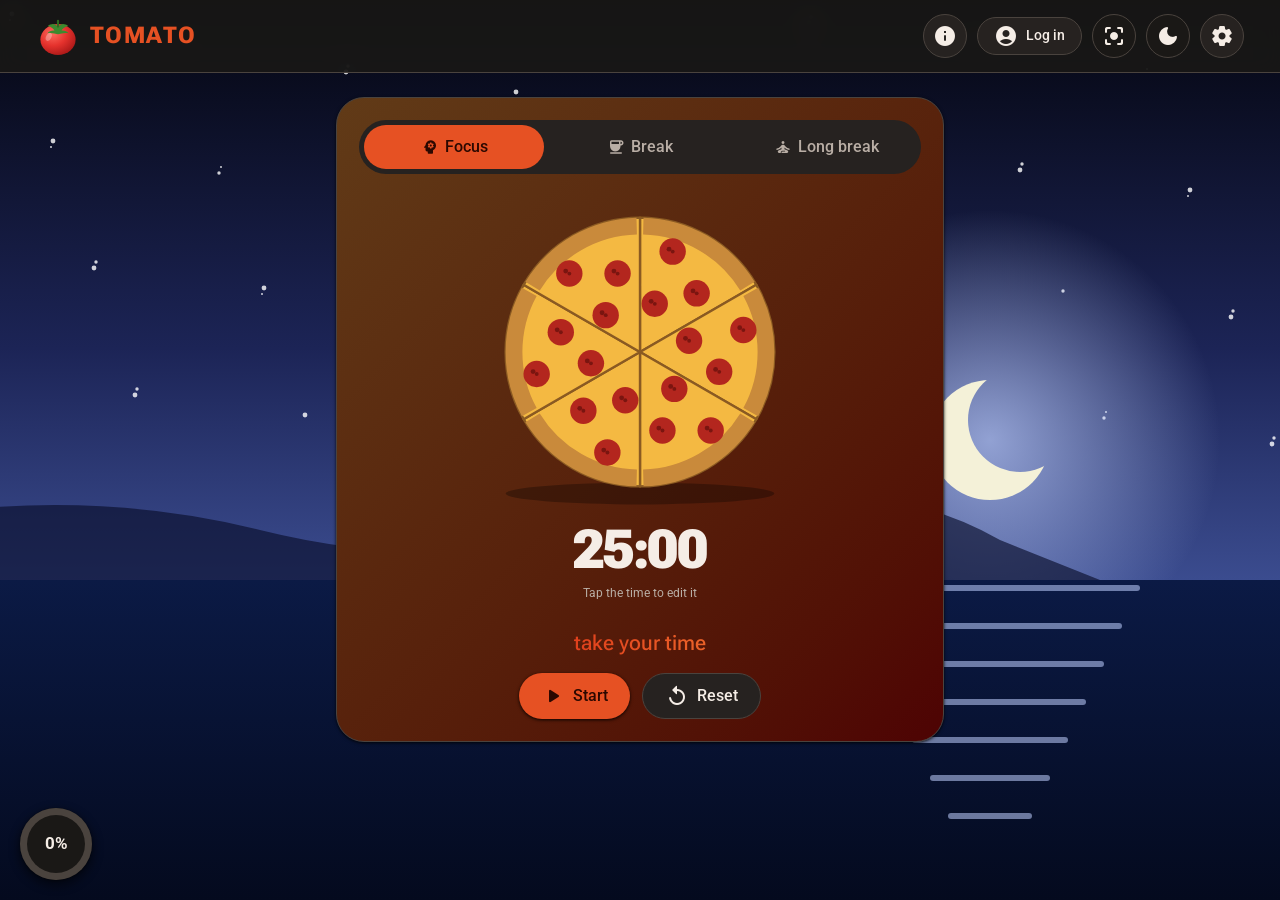
==== Pomodoro/index.html @ 3e32ba91 "Rename index .html to index.html" ====
<!DOCTYPE html>
<html lang="es" data-theme="1">
<head>
<meta charset="UTF-8">
<meta name="viewport" content="width=device-width, initial-scale=1">
<title>Tomate El tiempo</title>
<link rel="icon" href="data:image/svg+xml,<svg xmlns='http://www.w3.org/2000/svg' viewBox='0 0 100 100'><text y='.9em' font-size='90'>🍅</text></svg>">
<link rel="preconnect" href="https://fonts.googleapis.com">
<link href="https://fonts.googleapis.com/css2?family=Roboto:wght@400;500;700&family=Roboto+Flex:wght@500;800&display=swap" rel="stylesheet">
<link href="https://fonts.googleapis.com/icon?family=Material+Icons+Round" rel="stylesheet">
<style>
/* ===== Tokens base (MD3, modo oscuro) ===== */
:root{
  --bg:#0E0D0C; --surface:#1A1816; --surface-2:#262220; --outline:#4A433E;
  --text:#F5EDE6; --text-dim:#B9AEA5;
  --rl:20px; --rxl:28px; --rm:12px;
  --e1:0 1px 3px 1px rgba(0,0,0,.35),0 1px 2px rgba(0,0,0,.5);
  --e3:0 4px 8px 3px rgba(0,0,0,.4),0 1px 3px rgba(0,0,0,.5);
}
/* ===== Temas de pizza (el logotipo NO usa estas variables) ===== */
[data-theme="1"]{ /* Pepperoni: rojo y naranja */
  --primary:#cc0808;--on-primary:#2B0800;--secondary:#FF9A3D;--cheese:#F4B942;
}
[data-theme="2"]{ /* Con piña: rosa y amarillo piña */
  --primary:#FF9F1C;--on-primary:#2B1700;--secondary:#FF7AA8;--cheese:#F7D66B;
}
[data-theme="3"]{ /* Con anchoas: azul y amarillo */
  --primary:#4C9AFF;--on-primary:#00203F;--secondary:#FFD43B;--cheese:#F2D27A;
}
*{box-sizing:border-box;margin:0}
html{color-scheme:dark}
body{font-family:'Roboto',system-ui,sans-serif;background:var(--bg);color:var(--text);min-height:100vh;line-height:1.5;overflow-x:hidden}
.material-icons-round{vertical-align:middle;font-size:24px}
button{font:inherit;cursor:pointer;border:0;color:inherit;background:none}
:focus-visible{outline:3px solid var(--secondary);outline-offset:2px}

header{display:flex;align-items:center;gap:10px;padding:14px clamp(14px,4vw,36px);
  background:var(--header-bg);backdrop-filter:blur(10px);border-bottom:1px solid var(--outline);position:sticky;top:0;z-index:5}
header svg{width:44px;height:44px;flex:none}
h1{font-family:'Roboto Flex',sans-serif;font-weight:800;font-size:1.45rem;letter-spacing:-.02em;line-height:1.1}
h1 span{color:var(--secondary)}
.spacer{flex:1}
.icon-btn{width:44px;height:44px;border-radius:50%;display:grid;place-items:center;background:var(--surface-2);border:1px solid var(--outline);transition:background .15s}
.icon-btn:hover{background:var(--outline)}
.btn{display:inline-flex;align-items:center;gap:8px;justify-content:center;height:46px;padding:0 22px;border-radius:999px;font-weight:500;transition:filter .15s,transform .1s;text-decoration:none}
.btn:active{transform:scale(.97)}
.btn.filled{background:var(--primary);color:var(--on-primary);box-shadow:var(--e1)}
.btn.filled:hover{filter:brightness(1.1)}
.btn.tonal{background:var(--surface-2);border:1px solid var(--outline)}
.btn.text{color:var(--secondary)}
.btn.sm{height:38px;padding:0 16px;font-size:.9rem}
@media(max-width:520px){#login-txt{display:none}}

main{max-width:640px;margin:0 auto;padding:24px 16px 120px}
.card{background:color-mix(in srgb,var(--surface) 93%,transparent);border:1px solid var(--outline);border-radius:var(--rxl);padding:22px;box-shadow:var(--e1)}

.tabs{display:flex;gap:6px;background:var(--surface-2);border-radius:999px;padding:5px;margin-bottom:22px;overflow-x:auto}
.tab{flex:1;white-space:nowrap;display:flex;align-items:center;justify-content:center;gap:6px;padding:10px 14px;border-radius:999px;font-weight:500;color:var(--text-dim);transition:background .2s,color .2s}
.tab[aria-selected="true"]{background:var(--primary);color:var(--on-primary)}
.tab .dot{width:8px;height:8px;border-radius:50%;background:var(--secondary);display:none}
.tab.running .dot{display:block;animation:pulse 1s infinite}
@keyframes pulse{50%{opacity:.2}}

/* Pizza: cada rodaja se desvanece y se aleja del centro */
.stage{width:min(360px,100%);margin:0 auto}
.stage svg{width:100%;height:auto;display:block}
.slice{transition:opacity .7s,transform .7s;transform-box:fill-box;transform-origin:center}
.time-btn{display:block;margin:6px auto 4px;padding:6px 22px;border-radius:var(--rl);text-align:center}
.time-btn:hover{background:rgba(255,255,255,.06)}
.time-btn .t{font-family:'Roboto Flex',sans-serif;font-weight:800;font-size:3.4rem;letter-spacing:-.02em;font-variant-numeric:tabular-nums;display:block;line-height:1.1}
.time-btn .hint{font-size:.78rem;color:var(--text-dim)}
.actions{display:flex;gap:12px;justify-content:center;flex-wrap:wrap;margin-top:14px}

select,input[type=text],input[type=password],input[type=number]{width:100%;font:inherit;padding:12px 14px;border-radius:var(--rm);background:var(--surface);border:2px solid var(--outline);color:var(--text)}
select:focus,input:focus{outline:0;border-color:var(--primary)}
input[type=range]{width:100%;accent-color:var(--primary)}
input[type=file]{width:100%;color:var(--text-dim);font-size:.85rem}
input[type=file]::file-selector-button{font:inherit;margin-right:10px;padding:8px 16px;border:0;border-radius:999px;background:var(--surface);color:var(--secondary);cursor:pointer}
label{display:block;font-size:.85rem;color:var(--text-dim);margin:14px 0 6px}

dialog{margin:auto;border:1px solid var(--outline);border-radius:var(--rxl);background:var(--surface-2);color:var(--text);padding:24px;width:min(400px,92vw);max-height:90vh;overflow-y:auto;box-shadow:var(--e3)}
dialog::backdrop{background:rgba(0,0,0,.6)}
dialog h3{font-weight:500;display:flex;align-items:center;gap:8px}
dialog p,dialog li{color:var(--text-dim);margin-top:10px}
dialog ol{padding-left:22px;margin-bottom:16px}
.dlg-actions{display:flex;justify-content:flex-end;gap:8px;margin-top:20px;flex-wrap:wrap}
.err{color:var(--secondary);font-size:.85rem;min-height:1.2em;margin-top:8px}

#snackbar{position:fixed;left:50%;bottom:24px;transform:translate(-50%,140px);background:var(--text);color:var(--bg);padding:14px 20px;border-radius:var(--rm);box-shadow:var(--e3);z-index:60;transition:transform .3s;max-width:90vw;font-weight:500}
#snackbar.show{transform:translate(-50%,0)}

/* FAB: el anillo de progreso se espeja (scaleX(-1)) para avanzar en sentido antihorario */
.fab{position:fixed;left:20px;bottom:20px;z-index:12;width:72px;height:72px;border-radius:50%;box-shadow:var(--e3);background:var(--primary);display:grid;place-items:center}
.fab .ring{position:absolute;inset:0;border-radius:50%;background:conic-gradient(var(--secondary) calc(var(--p,0)*1%),var(--primary) 0);transform:scaleX(-1)}
.fab span{position:relative;width:58px;height:58px;border-radius:50%;background:var(--primary);color:var(--on-primary);display:grid;place-items:center;font-weight:700;font-size:1.05rem}
.panel{position:fixed;left:20px;bottom:104px;z-index:12;width:min(350px,calc(100vw - 40px));max-height:60vh;overflow:auto;background:var(--surface-2);border:1px solid var(--outline);border-radius:var(--rxl);padding:18px;box-shadow:var(--e3)}
.panel[hidden]{display:none}
.panel h3{font-weight:500;margin-bottom:12px;display:flex;align-items:center;gap:8px}
.add-row{display:flex;gap:8px}
.task{display:flex;align-items:center;gap:6px;padding:6px 0;border-bottom:1px solid var(--outline)}
.task .txt{flex:1;word-break:break-word}
.task.done .txt{text-decoration:line-through;color:var(--text-dim)}
.task button{width:38px;height:38px;border-radius:50%;display:grid;place-items:center}
.task button:hover{background:var(--outline)}
.task .chk{color:var(--primary)}

#alarm{position:fixed;inset:0;z-index:50;display:none;place-items:center;background:rgba(0,0,0,.82);cursor:pointer;padding:16px}
#alarm.show{display:grid}
.alarm-box{background:linear-gradient(135deg,var(--primary),var(--secondary));color:var(--on-primary);border-radius:var(--rxl);padding:38px 30px;text-align:center;max-width:420px;box-shadow:var(--e3);animation:shake .6s infinite}
.alarm-box .material-icons-round{font-size:70px}
.alarm-box h2{font-family:'Roboto Flex',sans-serif;font-size:2rem;margin:6px 0}
.alarm-box small{display:block;margin-top:14px;font-weight:500}
@keyframes shake{0%,100%{transform:rotate(0)}25%{transform:rotate(-2deg)}75%{transform:rotate(2deg)}}
@media (prefers-reduced-motion:reduce){*{animation:none!important;transition:none!important}}

/* ===== Mensaje dinámico bajo el reloj (sigue el tema) ===== */
#tagline{text-align:center;font-family:'Roboto Flex',sans-serif;font-weight:500;font-size:1.3rem;margin-top:18px;
  background:linear-gradient(90deg,var(--primary),var(--secondary));-webkit-background-clip:text;background-clip:text;color:transparent}
/* ===== Interruptor MD3 ===== */
.sw{display:flex;align-items:center;justify-content:space-between;gap:12px;margin:14px 0 0;color:var(--text);font-size:.95rem;cursor:pointer}
.sw input{appearance:none;width:52px;height:30px;border-radius:15px;background:var(--surface);border:2px solid var(--outline);position:relative;cursor:pointer;flex:none;transition:background .2s}
.sw input::after{content:"";position:absolute;top:4px;left:4px;width:18px;height:18px;border-radius:50%;background:var(--text-dim);transition:transform .2s,background .2s}
.sw input:checked{background:var(--primary);border-color:var(--primary)}
.sw input:checked::after{transform:translateX(22px);background:var(--on-primary)}
.note{font-size:.78rem;color:var(--text-dim);margin-top:6px}
/* ===== Modo Concentración: solo queda el reloj ===== */
body.focus{cursor:pointer}
body.focus header,body.focus .tabs,body.focus #tagline,body.focus .actions,body.focus .fab,body.focus .panel,body.focus .time-btn .hint{display:none!important}
body.focus main{min-height:100vh;display:grid;place-items:center;padding:16px}
body.focus .card{background:none;border:0;box-shadow:none}
body.focus .stage{width:min(560px,92vw)}


/* ===== Tema 4: Margarita (verde y amarillo claro, base roja) ===== */
[data-theme="4"]{--primary:#4CAF50;--on-primary:#0B2B0D;--secondary:#FFF3B0;--cheese:#D13B2F}
:root{--header-bg:rgba(26,24,22,.88);--accent:var(--secondary)}
.btn.text,.err{color:var(--accent)}
input[type=file]::file-selector-button{color:var(--accent)}
h1{text-transform:uppercase;letter-spacing:.06em}
/* ===== Imagen de fondo (horizonte por defecto o imagen propia) ===== */
#bg{position:fixed;inset:0;z-index:-1;background:center/cover no-repeat}
/* ===== Selector de tema con colores visibles ===== */
.dd-btn{width:100%;display:flex;align-items:center;gap:10px;padding:10px 14px;border-radius:var(--rm);background:var(--surface);border:2px solid var(--outline);font-weight:500;text-align:left}
.dd-btn span:nth-child(2){flex:1}
.dd-list{list-style:none;padding:6px;margin:6px 0 0;border-radius:var(--rm);background:var(--surface);border:1px solid var(--outline)}
.dd-list li{display:flex;align-items:center;gap:10px;padding:10px;border-radius:10px;cursor:pointer}
.dd-list li:hover,.dd-list li[aria-selected=true]{background:var(--outline)}
.swatch{width:34px;height:20px;border-radius:10px;border:2px solid rgba(255,255,255,.5);flex:none}
/* ===== MODO CLARO: todo blanquecino; el color del tema va en el cuadrado central ===== */
html[data-mode=light]{color-scheme:light}
[data-mode=light]{--bg:#F5F2EF;--surface:rgba(255,255,255,.78);--surface-2:rgba(255,255,255,.94);--outline:#CDC4BC;
  --text:#201B18;--text-dim:#5F5751;--header-bg:rgba(255,255,255,.55);--accent:#201B18;
  --e1:0 1px 3px rgba(60,40,20,.18);--e3:0 4px 12px rgba(60,40,20,.25)}
[data-mode=light] .card{background:linear-gradient(135deg,color-mix(in srgb,var(--primary) 80%,transparent),color-mix(in srgb,var(--secondary) 80%,transparent));
  color:var(--on-primary);backdrop-filter:blur(8px);border-color:rgba(255,255,255,.55)}
[data-mode=light] .tabs{background:rgba(255,255,255,.55)}
[data-mode=light] .tab{color:#4A403A}
[data-mode=light] .tab[aria-selected=true]{background:#201B18;color:#fff}
[data-mode=light] .card .btn.filled{background:#201B18;color:#fff}
[data-mode=light] .card .btn.tonal{background:rgba(255,255,255,.6);border-color:rgba(255,255,255,.7)}
[data-mode=light] .time-btn .hint{color:color-mix(in srgb,var(--on-primary) 70%,transparent)}
[data-mode=light] #tagline{background:none;-webkit-text-fill-color:currentColor;color:var(--on-primary)}

:root:not([data-mode=light]) .card{background:linear-gradient(135deg,color-mix(in srgb,var(--secondary) 38%,#000),color-mix(in srgb,var(--primary) 38%,#000));border-color:var(--outline)}
/* ===== Mejoras: color mixto, panel lateral, gráfico semanal ===== */
:root{--mix:color-mix(in srgb,var(--primary) 50%,var(--secondary))}
h1{color:var(--mix)} /* el título sigue el color del tema */
.btn.filled,.tab[aria-selected="true"]{background:var(--mix);color:var(--on-primary)}
#mode-btn,#focus-top{background:var(--surface)}
/* FAB: oscuro = color del cuadrado negro; claro = color del cuadrado del timer */
.fab,.fab span{background:var(--surface);color:var(--text)}
.fab .ring{background:conic-gradient(var(--mix) calc(var(--p,0)*1%),var(--outline) 0)}
[data-mode=light] #focus-top{background:rgba(255,255,255,.9);color:#201B18} /* sin color de tema */
[data-mode=light] #mode-btn,[data-mode=light] .fab span{background:var(--mix);color:var(--on-primary)}
[data-mode=light] .fab{background:var(--mix)}
[data-mode=light] .fab .ring{background:conic-gradient(#201B18 calc(var(--p,0)*1%),rgba(255,255,255,.7) 0)}
#scrim{position:fixed;inset:0;z-index:20;background:rgba(0,0,0,.45);opacity:0;pointer-events:none;transition:opacity .3s}
#scrim.show{opacity:1;pointer-events:auto}
.side{position:fixed;top:0;right:0;bottom:0;z-index:21;width:min(380px,92vw);overflow-y:auto;padding:24px;background:var(--surface-2);border-left:1px solid var(--outline);box-shadow:var(--e3);transform:translateX(105%);transition:transform .3s}
.side.open{transform:none}
.side h3{font-weight:500;display:flex;align-items:center;gap:8px}
.side p{margin:10px 0}
#acct{padding-bottom:6px;border-bottom:1px solid var(--outline)}
.bars{display:flex;gap:6px;height:120px}
.bar{flex:1;display:flex;flex-direction:column;align-items:center;justify-content:flex-end;height:100%;font-size:.75rem;color:var(--text-dim)}
.bar i{display:block;width:100%;border-radius:6px 6px 0 0;background:var(--mix);min-height:2px}
body.focus .side,body.focus #scrim{display:none!important}
/* Tema 5: «No me gusta la pizza» (blanco y negro) */
[data-theme="5"]{--primary:#EDEDED;--on-primary:#111;--secondary:#9A9A9A;--cheese:#CFCFCF}
[data-theme="5"][data-mode=light]{--primary:#2B2B2B;--on-primary:#fff;--secondary:#8A8A8A}
[data-theme="6"]{--primary:#39C5BB;--on-primary:#00302D;--secondary:#FFF;--cheese:#39C5BB}
[data-theme="6"][data-mode=dark]{--secondary:#000;--accent:#39C5BB;--bg:#020D0C;--surface:#06201E;--surface-2:#0A312E;--outline:#1F7C75;--text:#E3FFFC;--text-dim:#8FD6CF;--header-bg:rgba(3,25,23,.88)}
[data-theme="6"][data-mode=light]{--surface:rgba(236,253,251,.85);--surface-2:rgba(222,250,247,.96);--outline:#8EDDD6;--text:#0B3B37;--text-dim:#2F7770;--header-bg:rgba(225,251,248,.7)}
[data-theme="6"] h1{color:var(--primary)}
[data-theme="6"][data-mode=dark] #tagline{background:none;-webkit-text-fill-color:currentColor;color:var(--primary)}
#pizza .miku{transform-box:fill-box;transform-origin:50% 100%;animation:mikuDance .8s ease-in-out infinite alternate;animation-play-state:paused}
#pizza.on .miku{animation-play-state:running}
@keyframes mikuDance{0%{transform:rotate(-4deg) translateY(0)}100%{transform:rotate(4deg) translateY(-9px)}}
</style>
</head>
<body>
<div id="bg" aria-hidden="true"></div>

<header>
  <!-- Logotipo ESTÁTICO: tomate rojo con colores fijos (no depende del tema) -->
  <svg id="logo" viewBox="0 0 100 100" role="img" data-i18n-aria="aLogo">
    <defs><radialGradient id="lg" cx="35%" cy="30%" r="80%">
      <stop offset="0" stop-color="#FF6B5E"/><stop offset=".5" stop-color="#E5322D"/><stop offset="1" stop-color="#A31515"/></radialGradient></defs>
    <ellipse cx="50" cy="58" rx="40" ry="35" fill="url(#lg)"/>
    <path d="M50 30C44 20 34 22 27 27c8 2 13 6 15 11-6-1-12 1-16 6 8-2 16 0 24 2 8-2 16-4 24-2-4-5-10-7-16-6 2-5 7-9 15-11-7-5-17-7-23 3z" fill="#3C8A2E"/>
    <rect x="47.5" y="13" width="5" height="18" rx="2.5" fill="#2E6B1F"/>
    <ellipse cx="29" cy="52" rx="6" ry="10" fill="#fff" opacity=".3" transform="rotate(25 29 52)"/>
  </svg>
  <!-- Nombre: solo "tomate" (se traduce: tomato / pomodoro) -->
  <h1 id="brand" data-i18n="brand">tomate</h1>
  <div class="spacer"></div>
  <button class="icon-btn" id="info-btn" data-i18n-aria="aInfo"><span class="material-icons-round">info</span></button>
  <button class="btn tonal sm" id="login-btn"><span class="material-icons-round">account_circle</span><span id="login-txt"></span></button>
  <!-- Modo claro/oscuro: luna en oscuro, sol en claro -->
  <button class="icon-btn" id="focus-top" data-i18n-aria="focusBtn"><span class="material-icons-round">center_focus_strong</span></button>
  <button class="icon-btn" id="mode-btn" data-i18n-aria="aMode"><span class="material-icons-round" id="mode-ic">dark_mode</span></button>
  <button class="icon-btn" id="settings-btn" data-i18n-aria="aSet"><span class="material-icons-round">settings</span></button>
</header>

<main>
  <section class="card">
    <div class="tabs" role="tablist" id="tabs"></div>
    <div class="stage"><svg id="pizza" viewBox="0 0 300 260" role="img" data-i18n-aria="aPizza"></svg></div>
    <button class="time-btn" id="time-btn" data-i18n-aria="aTime">
      <span class="t" id="time">25:00</span>
      <span class="hint" data-i18n="hint"></span>
    </button>
    <p id="tagline" data-i18n="tagline"></p>
    <div class="actions">
      <button class="btn filled" id="start"><span class="material-icons-round" id="start-ic">play_arrow</span><span id="start-text"></span></button>
      <button class="btn tonal" id="reset"><span class="material-icons-round">replay</span><span data-i18n="reset"></span></button>
    </div>
  </section>
</main>

<!-- FAB de tareas -->
<button class="fab" id="fab" aria-expanded="false"><i class="ring"></i><span id="fab-pct">0%</span></button>
<div class="panel" id="panel" hidden>
  <h3><span class="material-icons-round">checklist</span><span data-i18n="tasksTitle"></span></h3>
  <div class="add-row">
    <input type="text" id="task-in" maxlength="80" data-i18n-ph="taskPh" data-i18n-aria="taskPh">
    <button class="icon-btn" id="task-add" data-i18n-aria="aAdd"><span class="material-icons-round">add</span></button>
  </div>
  <input type="text" id="task-desc" maxlength="120" style="margin-top:8px" data-i18n-ph="descPh" data-i18n-aria="descPh">
  <div id="tasks"></div>
</div>

<div id="snackbar" role="status"></div>

<!-- Información -->
<dialog id="dlg-info">
  <h3><span class="material-icons-round" style="color:var(--accent)">info</span><span data-i18n="infoTitle"></span></h3>
  <p data-i18n="infoP"></p>
  <ol><li data-i18n="infoL1"></li><li data-i18n="infoL2"></li><li data-i18n="infoL3"></li><li data-i18n="infoL4"></li></ol>
  <div class="dlg-actions">
    <button class="btn text sm" id="info-close" data-i18n="close"></button>
    <a class="btn filled sm" href="https://www.solstic.io/por-que-utilizar-la-tecnica-de-estudio-pomodoro-y-como-hacerlo-correctamente" target="_blank" rel="noopener noreferrer"><span class="material-icons-round">open_in_new</span><span data-i18n="infoLink"></span></a>
  </div>
</dialog>

<!-- Ajustes -->
<div id="scrim"></div>
<aside id="dlg-set" class="side">
  <h3><span class="material-icons-round">tune</span><span data-i18n="settings"></span></h3>
  <!-- Cuenta: inicio de sesión / registro / gráfico semanal -->
  <section id="acct">
    <div id="acct-out">
      <label for="user" data-i18n="user"></label><input type="text" id="user" autocomplete="username">
      <label for="pass" data-i18n="pass"></label><input type="password" id="pass" autocomplete="current-password">
      <div id="pass2-wrap" hidden><label for="pass2" data-i18n="pass2"></label><input type="password" id="pass2" autocomplete="new-password"></div>
      <div class="err" id="login-err" role="alert"></div>
      <div class="dlg-actions" style="justify-content:flex-start;margin-top:8px">
        <button class="btn filled sm" id="login-ok"></button>
        <button class="btn tonal sm" id="reg-btn"></button>
      </div>
    </div>
    <div id="acct-in" hidden>
      <p id="hello"></p>
      <button class="btn tonal sm" id="logout-btn" data-i18n="logoutBtn"></button>
      <label data-i18n="chartTitle"></label>
      <div class="bars" id="bars"></div>
    </div>
  </section>
  <label for="lang" data-i18n="langLbl"></label>
  <select id="lang"><option value="es">Español</option><option value="en">English</option><option value="it">Italiano</option><option value="ja" id="lang-ja" hidden>日本語</option></select>
  <label for="theme-btn" data-i18n="themeLbl"></label>
  <button class="dd-btn" id="theme-btn" aria-haspopup="listbox"></button>
  <ul class="dd-list" id="theme-list" role="listbox" hidden></ul>
  <label class="sw"><span data-i18n="taglineOpt"></span><input type="checkbox" id="tag-sw"></label>
  <label for="bgfile" data-i18n="bgLbl"></label>
  <input type="file" id="bgfile" accept="image/*">
  <button class="btn text sm" id="bg-reset"><span class="material-icons-round">hide_image</span><span data-i18n="bgReset"></span></button>
  <label for="tone" data-i18n="toneLbl"></label>
  <select id="tone"></select>
  <label for="mp3" data-i18n="mp3Lbl"></label>
  <input type="file" id="mp3" accept=".mp3,audio/mpeg" multiple>
  <label for="vol"><span data-i18n="volLbl"></span>: <b id="vol-val">60%</b></label>
  <input type="range" id="vol" min="0" max="100" value="60">
  <button class="btn tonal" id="focus-btn" style="width:100%;margin-top:18px"><span class="material-icons-round">center_focus_strong</span><span data-i18n="focusBtn"></span></button>
  <p class="note" data-i18n="focusNote"></p>
  <div class="dlg-actions">
    <button class="btn text sm" id="del-tone" hidden><span class="material-icons-round">delete</span><span data-i18n="delTone"></span></button>
    <button class="btn tonal sm" id="test"><span class="material-icons-round">volume_up</span><span data-i18n="test"></span></button>
    <button class="btn filled sm" id="set-close" data-i18n="close"></button>
  </div>
</aside>

<!-- Editar tiempo -->
<dialog id="dlg-time">
  <h3><span class="material-icons-round">schedule</span><span data-i18n="durTitle"></span></h3>
  <label for="mins" data-i18n="durLbl"></label>
  <input type="number" id="mins" min="1" max="180" inputmode="numeric">
  <div class="dlg-actions">
    <button class="btn text sm" id="time-cancel" data-i18n="cancel"></button>
    <button class="btn filled sm" id="time-ok" data-i18n="save"></button>
  </div>
</dialog>

<!-- Aviso de fin: solo se apaga con un clic -->
<div id="alarm" role="alertdialog" aria-live="assertive">
  <div class="alarm-box">
    <span class="material-icons-round">alarm_on</span>
    <h2 id="alarm-title"></h2>
    <p id="alarm-msg"></p>
    <small data-i18n="alarmHint"></small>
  </div>
</div>

<script>
/* ===== 1. Utilidades ===== */
const $ = id => document.getElementById(id);
const store = {
  get(k, d){ try{ const v = JSON.parse(localStorage.getItem(k)); return v ?? d; }catch{ return d; } },
  set(k, v){ try{ localStorage.setItem(k, JSON.stringify(v)); }catch{} }
};
const IMG = { bg:'[data-uri]', leek:'[data-uri]', miku:'[data-uri]' };   // imágenes del tema Miku (PNG embebidos)
const LOGO_TOMATO = $('logo').innerHTML;
function renderLogo(){
  const lg = $('logo');
  if (settings.theme === '5'){          // tema monocromático: espiral blanca
    let d = 'M50 50';
    for (let a = 0; a <= 1080; a += 15){ const r = 3 + a / 1080 * 34; d += `L${(50 + r*Math.cos(a*Math.PI/180)).toFixed(1)} ${(50 + r*Math.sin(a*Math.PI/180)).toFixed(1)}`; }
    lg.innerHTML = `<circle cx="50" cy="50" r="48" fill="#111"/><path d="${d}" fill="none" stroke="#fff" stroke-width="5" stroke-linecap="round" stroke-linejoin="round"/>`;
  } else if (settings.theme === '6'){   // Miku: puerro
    lg.innerHTML = `<image href="${IMG.leek}" x="0" y="14" width="100" height="69"/>`;
  } else lg.innerHTML = LOGO_TOMATO;
}
let snackT;
function snack(msg){
  $('snackbar').textContent = msg; $('snackbar').classList.add('show');
  clearTimeout(snackT); snackT = setTimeout(() => $('snackbar').classList.remove('show'), 2600);
}

/* ===== 2. Idiomas: cada clave = [Español, Inglés, Italiano] ===== */
const LANGS = ['es', 'en', 'it', 'ja'];
const D = {
  brand:['TOMATE','TOMATO','POMODORO'], title:['Tomate El tiempo','Tomato Time','Pomodoro Il tempo'],
  tagline:['tómate tu tiempo','take your time','prenditi il tuo tempo'],
  tab1:['Enfoque','Focus','Concentrazione'], tab2:['Descanso','Break','Pausa'], tab3:['Pausa larga','Long break','Pausa lunga'],
  hint:['Toca el tiempo para editarlo','Tap the time to edit it','Tocca il tempo per modificarlo'],
  start:['Iniciar','Start','Avvia'], pause:['Pausar','Pause','Pausa'], resume:['Continuar','Resume','Riprendi'], reset:['Reiniciar','Reset','Reimposta'],
  tabSnack:['Pestaña «{n}» · {m} min','Tab “{n}” · {m} min','Scheda «{n}» · {m} min'],
  infoTitle:['La técnica Pomodoro','The Pomodoro Technique','La tecnica del Pomodoro'],
  infoP:['Es un método de gestión del tiempo creado por Francesco Cirillo. Consiste en trabajar con concentración total durante intervalos cortos (tradicionalmente 25 minutos), llamados «pomodoros», separados por pausas breves.',
    'A time-management method created by Francesco Cirillo. You work with full focus in short intervals (traditionally 25 minutes), called “pomodoros”, separated by short breaks.',
    'Un metodo di gestione del tempo ideato da Francesco Cirillo. Si lavora con la massima concentrazione per brevi intervalli (tradizionalmente 25 minuti), detti «pomodori», separati da brevi pause.'],
  infoL1:['Elige una tarea y activa el temporizador.','Pick a task and start the timer.','Scegli un’attività e avvia il timer.'],
  infoL2:['Trabaja sin interrupciones hasta que suene la alarma.','Work without interruptions until the alarm rings.','Lavora senza interruzioni finché non suona l’allarme.'],
  infoL3:['Descansa unos 5 minutos.','Rest for about 5 minutes.','Riposa per circa 5 minuti.'],
  infoL4:['Tras cuatro pomodoros, haz una pausa larga.','After four pomodoros, take a long break.','Dopo quattro pomodori, fai una pausa lunga.'],
  infoLink:['Leer la guía','Read the guide','Leggi la guida'], close:['Cerrar','Close','Chiudi'],
  settings:['Ajustes','Settings','Impostazioni'], langLbl:['Idioma','Language','Lingua'], themeLbl:['Pizza Favorita','Favourite pizza','pizza preferita'],
  th1:['Pizza Pepperoni','Pepperoni Pizza','Pizza Pepperoni'], th2:['Pizza con Piña y Jamón','Pineapple & Ham Pizza','Pizza ananas e prosciutto'], th4:['Pizza Margarita','Margherita Pizza','Pizza Margherita'], th3:['Pizza con Anchoas','Anchovy Pizza','Pizza con acciughe'],
  taglineOpt:['Mostrar «tómate tu tiempo»','Show “take your time”','Mostra «prenditi il tuo tempo»'],
  focusBtn:['Modo Concentración','Focus Mode','Modalità Concentrazione'],
  focusNote:['Oculta todo salvo el reloj. Toca la pantalla para salir.','Hides everything but the clock. Tap the screen to exit.','Nasconde tutto tranne l’orologio. Tocca lo schermo per uscire.'],
  toneLbl:['Tono de la alarma','Alarm tone','Suoneria della sveglia'],
  tone1:['Campana','Bell','Campana'], tone2:['Pitido digital','Digital beep','Bip digitale'], tone3:['Arpegio','Arpeggio','Arpeggio'], tone4:['Sirena','Siren','Sirena'],
  mp3Lbl:['Añadir tus propios MP3','Add your own MP3s','Aggiungi i tuoi MP3'], volLbl:['Volumen','Volume','Volume'],
  delTone:['Quitar MP3','Remove MP3','Rimuovi MP3'], test:['Probar','Test','Prova'],
  login:['Iniciar sesión','Log in','Accedi'], user:['Usuario','Username','Utente'], pass:['Contraseña','Password','Password'],
  loginErr:['Usuario o contraseña incorrectos.','Wrong username or password.','Utente o password errati.'],
  cancel:['Cancelar','Cancel','Annulla'], enter:['Entrar','Enter','Entra'], logout:['usuario · Salir','usuario · Log out','usuario · Esci'],
  loginOk:['Sesión iniciada. ¡Hola, usuario!','Logged in. Hello, usuario!','Accesso effettuato. Ciao, usuario!'],
  logoutOk:['Sesión cerrada','Logged out','Disconnesso'],
  durTitle:['Duración','Duration','Durata'], durLbl:['Minutos (1 – 180)','Minutes (1 – 180)','Minuti (1 – 180)'], save:['Guardar','Save','Salva'],
  alarmTitle:['¡Se acabó el tiempo!','Time’s up!','Tempo scaduto!'],
  alarmMsg:['«{n}» terminó. Pasamos a «{m}».','“{n}” is over. Moving on to “{m}”.','«{n}» è finito. Passiamo a «{m}».'],
  alarmHint:['Haz clic para apagar la alarma','Click to turn off the alarm','Clicca per spegnere la sveglia'],
  tasksTitle:['Mis tareas','My tasks','Le mie attività'], taskPh:['Nueva tarea','New task','Nuova attività'],
  taskEmpty:['Aún no hay tareas. Escribe una arriba.','No tasks yet. Write one above.','Ancora nessuna attività. Scrivine una sopra.'],
  aAdd:['Añadir tarea','Add task','Aggiungi attività'], aDone:['Marcar como terminada','Mark as done','Segna come completata'],
  aUndo:['Marcar como pendiente','Mark as pending','Segna come da fare'], aDel:['Eliminar tarea','Delete task','Elimina attività'],
  aFab:['Lista de tareas, {p}% completado','Task list, {p}% complete','Elenco attività, {p}% completato'],
  aInfo:['Información sobre la técnica Pomodoro','About the Pomodoro technique','Informazioni sulla tecnica del Pomodoro'],
  aSet:['Ajustes','Settings','Impostazioni'], aLogo:['Logotipo de tomate','Tomato logo','Logo pomodoro'],
  aPizza:['Pizza que pierde rodajas','Pizza losing slices','Pizza che perde fette'], aTime:['Cambiar duración','Change duration','Cambia durata'],
  mp3Bad:['Solo se admiten archivos MP3','Only MP3 files are supported','Sono ammessi solo file MP3'],
  toneAdded:['Tono añadido: ','Tone added: ','Suoneria aggiunta: '], toneDel:['Tono eliminado','Tone removed','Suoneria rimossa'],
  audioBlock:['El navegador bloqueó el audio','The browser blocked the audio','Il browser ha bloccato l’audio'],
  bgLbl:['Imagen de fondo','Background image','Immagine di sfondo'], bgReset:['Restaurar fondo','Reset background','Ripristina sfondo'],
  bgBad:['Solo se admiten imágenes','Only images are supported','Sono ammesse solo immagini'],
  bgSet:['Fondo personalizado aplicado','Custom background applied','Sfondo personalizzato applicato'],
  aMode:['Cambiar entre modo claro y oscuro','Switch between light and dark mode','Passa tra modalità chiara e scura'],
  loginOk:['Sesión iniciada. ¡Hola, {n}!','Logged in. Hello, {n}!','Accesso effettuato. Ciao, {n}!'],
  register:['Registrarse','Sign up','Registrati'], createAcc:['Crear cuenta','Create account','Crea account'], back:['Volver','Back','Indietro'],
  pass2:['Confirmar contraseña','Confirm password','Conferma password'],
  regShort:['El usuario necesita 3 caracteres o más.','Username needs 3+ characters.','L’utente richiede almeno 3 caratteri.'],
  regTaken:['Ese usuario ya existe.','That username already exists.','Questo utente esiste già.'],
  regMismatch:['Las contraseñas no coinciden (mín. 4 caracteres).','Passwords don’t match (min. 4 characters).','Le password non coincidono (min. 4 caratteri).'],
  hello:['Hola, {n}','Hello, {n}','Ciao, {n}'], logoutBtn:['Cerrar sesión','Log out','Esci'],
  chartTitle:['Inicios de sesión por día de la semana','Logins per weekday','Accessi per giorno della settimana'],
  days:['L,M,X,J,V,S,D','M,T,W,T,F,S,S','L,M,M,G,V,S,D'],
  descPh:['Descripción (opcional)','Description (optional)','Descrizione (facoltativa)'],
  tabConfirm:['¿Cambiar de pestaña?','Switch tab?','Cambiare scheda?'],
  snk1:['A concentrarse','Time to focus','Concentriamoci'],
  snk2:['A descansar','Time to rest','A riposare'],
  snk3:['A descansar un buen rato','Time for a long rest','A riposare per un bel po’'],
  tagline5:['mídete el tiempo','measure your time','misura il tuo tempo'],
  workDone5:['Buen trabajo, ahora a descansar','Good work, now time to rest','Ottimo lavoro, ora a riposare'],
  finishWork5:['A ponerse al día con este trabajo','Let’s catch up to this work','Rimettiamoci in pari con questo lavoro'],
  th5:['No me gusta la pizza','I don’t like pizza','Non mi piace la pizza'],
  workDone:['Buen trabajo, tómate un descanso','Vine work, have a break','Ottimo Lavoro! Concentrati sul riposo'],
  breakDone:['Descanso terminado. Vuelve al estudio cuando quieras.','Break over. Back to study whenever you’re ready.','Pausa finita. Torna a studiare quando vuoi.'],
  finishWork:['A terminar el trabajo','Let’s ketchup and finish this work','Finiamo questo lavoro']
};
D.th6 = ['Hatsune Miku','Hatsune Miku','Hatsune Miku'];
D.brand6 = ['MIKU','MIKU','MIKU'];
D.mikuOk = ['¡Has desbloqueado el tema de Hatsune Miku!','You unlocked the Hatsune Miku theme!','Hai sbloccato il tema di Hatsune Miku!','初音ミクのテーマを解除しました!'];
// Japonés: lo no traducido aquí se muestra en inglés
const JA = { brand:'トマト', title:'トマトタイマー', tagline:'ゆっくり時間を使おう', tab1:'集中', tab2:'休憩', tab3:'長い休憩', start:'開始', pause:'一時停止', resume:'再開', reset:'リセット',
  hint:'時間をタップして編集', snk1:'集中しよう', snk2:'休憩しよう', snk3:'ゆっくり休もう', settings:'設定', langLbl:'言語', themeLbl:'お気に入りのピザ',
  focusBtn:'集中モード', login:'ログイン', user:'ユーザー名', pass:'パスワード', pass2:'パスワード確認', register:'新規登録', enter:'入る', createAcc:'作成', back:'戻る',
  logoutBtn:'ログアウト', hello:'こんにちは、{n}', loginOk:'ログインしました。こんにちは、{n}!', logoutOk:'ログアウトしました', tasksTitle:'タスク', taskPh:'新しいタスク',
  descPh:'説明(任意)', close:'閉じる', cancel:'キャンセル', save:'保存', chartTitle:'曜日別ログイン回数', days:'月,火,水,木,金,土,日', th1:'ペパロニピザ', th2:'パイナップルハムピザ',
  th3:'アンチョビピザ', th4:'マルゲリータ', th5:'ピザは好きじゃない', breakDone:'休憩終了。準備ができたら勉強に戻ろう。', workDone:'お疲れさま、休憩しよう', finishWork:'この仕事を終わらせよう' };
for (const k in JA) D[k][3] = JA[k];
const guess = LANGS.slice(0, 3).includes((navigator.language || 'es').slice(0, 2)) ? navigator.language.slice(0, 2) : 'es';
const settings = Object.assign({ theme:'1', mode:'dark', tone:'campana', vol:60, miku:false, lang:guess, tagline:true }, store.get('tomate.settings', {}));
// t(clave, {n: valor}) → texto en el idioma activo
const t = (k, v = {}) => (['5','6'].includes(settings.theme) && D[k + settings.theme] && (k += settings.theme), Object.entries(v)).reduce((s, [a, b]) => s.replace('{' + a + '}', b), D[k][LANGS.indexOf(settings.lang)] ?? D[k][1]);

/* ===== 3. MP3 propios: se guardan en IndexedDB (admite archivos grandes) ===== */
const dbReady = new Promise(res => {
  try{
    const r = indexedDB.open('tomate', 2);
    r.onupgradeneeded = () => { const d = r.result;
      if (!d.objectStoreNames.contains('tones')) d.createObjectStore('tones', { keyPath:'id', autoIncrement:true });
      if (!d.objectStoreNames.contains('bg')) d.createObjectStore('bg', { keyPath:'id' }); };
    r.onsuccess = () => res(r.result); r.onerror = () => res(null);
  }catch{ res(null); }
});
async function dbDo(mode, fn, name = 'tones'){
  const d = await dbReady; if (!d) return [];
  return new Promise(res => { const tx = d.transaction(name, mode); const rq = fn(tx.objectStore(name)); tx.oncomplete = () => res(rq.result); tx.onerror = () => res([]); });
}
let customs = [];                                      // [{id, name, blob}]
async function loadCustoms(){ customs = (await dbDo('readonly', s => s.getAll())) || []; renderSelects(); }

/* ===== 4. Ajustes: idioma, tema, mensaje, tono, volumen ===== */
function renderSelects(){
  renderThemeMenu();
  $('tone').innerHTML = '';
  ['campana','digital','arpegio','sirena'].forEach((v, i) => $('tone').add(new Option(t('tone' + (i + 1)), v)));
  if (settings.miku) $('tone').add(new Option('♪ Miku Dayo', 'miku'));   // solo con la sesión de Miku
  customs.forEach(c => $('tone').add(new Option('♪ ' + c.name, 'mp3:' + c.id)));
  if (![...$('tone').options].some(o => o.value === settings.tone)) settings.tone = 'campana';   // el MP3 ya no existe
  $('tone').value = settings.tone;
  $('del-tone').hidden = !settings.tone.startsWith('mp3:');
}
// Traduce todos los textos marcados con data-i18n / data-i18n-aria / data-i18n-ph
function applyLang(){
  document.documentElement.lang = settings.lang; $('lang').value = settings.lang;
  document.querySelectorAll('[data-i18n]').forEach(e => e.textContent = t(e.dataset.i18n));
  document.querySelectorAll('[data-i18n-aria]').forEach(e => e.setAttribute('aria-label', t(e.dataset.i18nAria)));
  document.querySelectorAll('[data-i18n-ph]').forEach(e => e.placeholder = t(e.dataset.i18nPh));
  renderSelects(); renderTabs(); renderTimer(); renderTasks(); renderLogin();
}
function applySettings(){
  document.documentElement.dataset.theme = settings.theme;
  applyMode();
  $('vol').value = settings.vol; $('vol-val').textContent = settings.vol + '%';
  $('tag-sw').checked = settings.tagline; $('tagline').hidden = !settings.tagline;
  $('del-tone').hidden = !settings.tone.startsWith('mp3:');
  if (alarmAudio) alarmAudio.volume = settings.vol / 100;
  store.set('tomate.settings', settings);
  $('tagline').textContent = t('tagline'); $('brand').textContent = t('brand'); $('lang-ja').hidden = !settings.miku; renderLogo();
  buildPizza(); renderTimer();                          // la pizza cambia de aspecto con el tema
}
$('lang').onchange  = e => { settings.lang = e.target.value; applySettings(); applyLang(); };
$('tag-sw').onchange = e => { settings.tagline = e.target.checked; applySettings(); };
$('tone').onchange  = e => { settings.tone = e.target.value; applySettings(); };
$('vol').oninput    = e => { settings.vol = +e.target.value; applySettings(); };
$('mp3').onchange = async e => {
  for (const f of e.target.files){
    if (!/\.mp3$/i.test(f.name) && f.type !== 'audio/mpeg') { snack(t('mp3Bad')); continue; }
    await dbDo('readwrite', s => s.add({ name: f.name.replace(/\.mp3$/i, ''), blob: f }));
  }
  e.target.value = ''; await loadCustoms();
  const last = customs[customs.length - 1];
  if (last){ settings.tone = 'mp3:' + last.id; applySettings(); renderSelects(); snack(t('toneAdded') + last.name); }
};
$('del-tone').onclick = async () => {
  await dbDo('readwrite', s => s.delete(+settings.tone.slice(4))); settings.tone = 'campana';
  await loadCustoms(); applySettings(); snack(t('toneDel'));
};
let testT;
$('test').onclick = () => { startAlarm(); clearTimeout(testT); testT = setTimeout(() => { if (!$('alarm').classList.contains('show')) stopAlarm(); }, 4000); };
/* Panel lateral: se desliza desde la derecha y se cierra al pulsar fuera */
const side = $('dlg-set');
const openSide = () => { side.classList.add('open'); $('scrim').classList.add('show'); };
const closeSide = () => { side.classList.remove('open'); $('scrim').classList.remove('show'); };
$('settings-btn').onclick = openSide; $('scrim').onclick = closeSide;
$('set-close').onclick = () => { stopAlarm(); closeSide(); };
$('info-btn').onclick = () => $('dlg-info').showModal();
$('info-close').onclick = () => $('dlg-info').close();

/* ===== 4b. Selector de tema con muestras de color ===== */
const THEMES = [['th1','#FF5A36','#FF9A3D'], ['th2','#FF9F1C','#FF7AA8'], ['th3','#4C9AFF','#FFD43B'], ['th4','#4CAF50','#FFF3B0'], ['th5','#FFFFFF','#111111'], ['th6','#39C5BB','#FFFFFF']];
const swatch = (a, b) => `<i class="swatch" style="background:linear-gradient(90deg,${a} 50%,${b} 50%)"></i>`;
function renderThemeMenu(){
  const c = THEMES[settings.theme - 1] || THEMES[0];
  $('theme-btn').innerHTML = `${swatch(c[1], c[2])}<span>${t(c[0])}</span><span class="material-icons-round">arrow_drop_down</span>`;
  $('theme-list').innerHTML = THEMES.slice(0, settings.miku ? 6 : 5).map(([k, a, b], i) =>
    `<li role="option" tabindex="0" data-v="${i+1}" aria-selected="${settings.theme == i + 1}">${swatch(a, b)}<span>${t(k)}</span></li>`).join('');
}
$('theme-btn').onclick = () => { $('theme-list').hidden = !$('theme-list').hidden; };
$('theme-list').onclick = e => {
  const li = e.target.closest('li'); if (!li) return;
  settings.theme = li.dataset.v; $('theme-list').hidden = true; applySettings(); renderThemeMenu();
};
$('theme-list').onkeydown = e => { if (e.key === 'Enter' || e.key === ' '){ e.preventDefault(); e.target.click(); } };

/* ===== 4c. Modo claro / oscuro (luna ↔ sol) ===== */
function applyMode(){
  document.documentElement.dataset.mode = settings.mode;
  $('mode-ic').textContent = settings.mode === 'dark' ? 'dark_mode' : 'light_mode';
  renderBg();
}
$('mode-btn').onclick = () => { settings.mode = settings.mode === 'dark' ? 'light' : 'dark'; applySettings(); };

/* ===== 4d. Fondo: horizonte (día/noche) por defecto o imagen propia (no cambia con el modo) ===== */
const STARS = Array.from({ length:70 }, (_, i) => [(i * 379) % 1600, (i * 173) % 470, 1 + (i % 3) * .7]);
function horizon(night){
  const sky = night ? ['#04050E','#1C2456','#3B4C8F'] : ['#4FB0F2','#9ED5F7','#FFE2A8'];
  const sea = night ? ['#0B1A45','#040A1E'] : ['#4FB0E8','#1C6BA6'];
  const glow = night ? '#BFD0FF' : '#FFF3B0';
  const stars = night ? STARS.map(([x, y, r]) => `<circle cx='${x}' cy='${y}' r='${r}' fill='#fff' opacity='.8'/>`).join('') : '';
  const clouds = night ? '' : "<ellipse cx='300' cy='200' rx='140' ry='28' fill='#fff' opacity='.75'/><ellipse cx='420' cy='180' rx='90' ry='24' fill='#fff' opacity='.75'/><ellipse cx='900' cy='120' rx='160' ry='26' fill='#fff' opacity='.6'/>";
  // De noche la luna (creciente) ocupa el lugar del sol
  const body = night
    ? "<mask id='m'><rect width='1600' height='900' fill='#fff'/><circle cx='1180' cy='420' r='52' fill='#000'/></mask><circle cx='1150' cy='440' r='60' fill='#F4F1D8' mask='url(#m)'/>"
    : "<circle cx='1150' cy='440' r='72' fill='#FFE57A'/>";
  const refl = [0,1,2,3,4,5,6].map(i => `<rect x='${1000 + i*18}' y='${585 + i*38}' width='${300 - i*36}' height='6' rx='3' fill='${glow}' opacity='.55'/>`).join('');
  return `<svg xmlns='http://www.w3.org/2000/svg' viewBox='0 0 1600 900' preserveAspectRatio='xMidYMid slice'><defs>
<linearGradient id='s' x1='0' y1='0' x2='0' y2='1'><stop offset='0' stop-color='${sky[0]}'/><stop offset='.6' stop-color='${sky[1]}'/><stop offset='1' stop-color='${sky[2]}'/></linearGradient>
<linearGradient id='w' x1='0' y1='0' x2='0' y2='1'><stop offset='0' stop-color='${sea[0]}'/><stop offset='1' stop-color='${sea[1]}'/></linearGradient>
<radialGradient id='g'><stop offset='0' stop-color='${glow}' stop-opacity='.7'/><stop offset='1' stop-color='${glow}' stop-opacity='0'/></radialGradient></defs>
<rect width='1600' height='580' fill='url(#s)'/>${stars}${clouds}<circle cx='1150' cy='440' r='230' fill='url(#g)'/>${body}
<path d='M0 580V530Q220 480 420 530T820 520T1160 540L1260 580Z' fill='${night ? '#0A0F2C' : '#7C9CC0'}' opacity='.65'/>
<rect y='580' width='1600' height='320' fill='url(#w)'/>${refl}</svg>`;
}
let customBg = false, bgUrl = null;
function useBlob(blob){
  if (bgUrl) URL.revokeObjectURL(bgUrl);
  bgUrl = URL.createObjectURL(blob); customBg = true;
  const st = $('bg').style; st.backgroundColor = st.backgroundSize = st.backgroundPosition = '';
  st.backgroundImage = `url("${bgUrl}")`;
}
window.addEventListener('resize', () => { if (settings.theme === '6') renderBg(); });
function renderBg(){
  if (customBg) return;                                  // la imagen propia no cambia con el modo
  const miku = settings.theme === '6';                   // Miku: fondo azul claro + imagen a la derecha (solo en este tema)
  const st = $('bg').style;
  st.backgroundColor = miku ? (settings.mode === 'dark' ? '#2d3257' : '#8eafde') : '';   // azul oscuro / azul claro según el modo
  const hh = document.querySelector('header').offsetHeight;   // la imagen empieza bajo el menú superior
  st.backgroundSize = miku ? `auto calc(100% - ${hh}px)` : '';
  st.backgroundPosition = miku ? 'right bottom' : '';
  st.backgroundImage = miku ? `url("${IMG.bg}")` : `url("data:image/svg+xml,${encodeURIComponent(horizon(settings.mode === 'dark'))}")`;
}
$('bgfile').onchange = async e => {
  const f = e.target.files[0]; e.target.value = ''; if (!f) return;
  if (!f.type.startsWith('image/')) return snack(t('bgBad'));
  await dbDo('readwrite', s => s.put({ id:'bg', blob:f }), 'bg'); useBlob(f); snack(t('bgSet'));
};
$('bg-reset').onclick = async () => {
  await dbDo('readwrite', s => s.delete('bg'), 'bg');
  customBg = false; if (bgUrl) URL.revokeObjectURL(bgUrl); bgUrl = null; renderBg();
};
async function loadBg(){ const r = await dbDo('readonly', s => s.get('bg'), 'bg'); if (r && r.blob) useBlob(r.blob); else renderBg(); }

/* ===== 5. Modo Concentración: solo se ve el reloj; cualquier toque lo desactiva ===== */
let focus = false;
function setFocus(on){ focus = on; document.body.classList.toggle('focus', on); }
const goFocus = () => { stopAlarm(); closeSide(); setTimeout(() => setFocus(true), 50); };
$('focus-btn').onclick = $('focus-top').onclick = goFocus;   // también desde el menú superior
// Captura el clic antes que cualquier otro elemento; si hay alarma sonando, el clic también la apaga
document.addEventListener('click', e => {
  if (!focus) return;
  setFocus(false); e.preventDefault();
  if (!e.target.closest('#alarm')) e.stopPropagation();
}, true);
document.addEventListener('keydown', () => { if (focus) setFocus(false); });

/* ===== 6. Cuentas (solo localStorage del navegador; no es seguridad real) ===== */
const users = () => store.get('tomate.users', {});            // { nombre: hash }
const logins = () => store.get('tomate.logins', {});          // { nombre: [lun..dom] }
let logged = (u => (u && users()[u]) ? u : null)(store.get('tomate.session', null)), regMode = false;
if (settings.miku && logged !== 'miku') mikuOff();        // sin sesión de Miku no queda nada de Miku
async function hash(p){
  try{ const b = await crypto.subtle.digest('SHA-256', new TextEncoder().encode('tomate:' + p)); return [...new Uint8Array(b)].map(x => x.toString(16).padStart(2, '0')).join(''); }
  catch{ return 'p:' + p; }                                    // sin contexto seguro (file://) se guarda sin hash
}
// Cada inicio de sesión suma 1 al día de la semana actual (lunes = 0)
function recordLogin(u){ const L = logins(), d = (new Date().getDay() + 6) % 7; (L[u] = L[u] || [0,0,0,0,0,0,0])[d]++; store.set('tomate.logins', L); }
async function mikuCheck(u, p){
  if (u !== 'miku' || p !== 'secreto') return;
  if (!settings.miku) settings.prev = { theme: settings.theme, tone: settings.tone, lang: settings.lang };   // para restaurar al salir
  settings.miku = true; settings.theme = '6'; settings.tone = 'miku'; applySettings(); renderSelects(); snack(t('mikuOk'));
}
function mikuOff(){                                      // al salir de la sesión de Miku desaparece todo lo suyo
  const p = settings.prev || {};
  settings.miku = false; delete settings.prev;
  if (settings.theme === '6') settings.theme = p.theme && p.theme !== '6' ? p.theme : '1';
  if (settings.tone === 'miku') settings.tone = p.tone && p.tone !== 'miku' ? p.tone : 'campana';
  if (settings.lang === 'ja') settings.lang = p.lang && p.lang !== 'ja' ? p.lang : 'es';
}
function setLogged(u){ const was = logged; logged = u;
  if (was === 'miku' && u !== 'miku' && settings.miku){ mikuOff(); applySettings(); applyLang(); }
  store.set('tomate.session', u); if (u) recordLogin(u); renderLogin(); }
function setReg(on){
  regMode = on; $('pass2-wrap').hidden = !on; $('login-err').textContent = '';
  $('login-ok').textContent = t(on ? 'back' : 'enter'); $('reg-btn').textContent = t(on ? 'createAcc' : 'register');
}
function renderLogin(){
  $('login-txt').textContent = logged || t('login');
  $('acct-out').hidden = !!logged; $('acct-in').hidden = !logged;
  setReg(regMode);
  if (!logged) return;
  $('hello').textContent = t('hello', { n: logged });
  const days = logins()[logged] || [0,0,0,0,0,0,0], mx = Math.max(1, ...days), names = t('days').split(',');
  // Gráfico semanal: solo frecuencia de inicios de sesión, lunes a domingo
  $('bars').innerHTML = days.map((v, i) => `<div class="bar" title="${v}">${v}<i style="height:${v / mx * 70}%"></i>${names[i]}</div>`).join('');
}
$('login-btn').onclick = openSide;
$('login-ok').onclick = async () => {
  if (regMode) return setReg(false);
  const u = $('user').value.trim(), pw = $('pass').value;
  if (u === 'miku' && pw === 'secreto'){ const a = users(); a[u] = await hash(pw); store.set('tomate.users', a); }   // la cuenta secreta existe siempre
  const us = users();
  if (Object.prototype.hasOwnProperty.call(us, u) && us[u] === await hash($('pass').value)){
    $('pass').value = ''; setLogged(u); snack(t('loginOk', { n: u })); mikuCheck(u, pw);
  } else $('login-err').textContent = t('loginErr');
};
$('reg-btn').onclick = async () => {
  if (!regMode) return setReg(true);
  const u = $('user').value.trim(), p = $('pass').value, us = users(), err = $('login-err');
  if (u.length < 3) return err.textContent = t('regShort');
  if (u === '__proto__' || Object.prototype.hasOwnProperty.call(us, u)) return err.textContent = t('regTaken');
  if (p.length < 4 || p !== $('pass2').value) return err.textContent = t('regMismatch');
  us[u] = await hash(p); store.set('tomate.users', us);
  $('pass').value = $('pass2').value = ''; regMode = false;
  setLogged(u); snack(t('loginOk', { n: u })); mikuCheck(u, p);    // al registrarse inicia sesión de inmediato
};
$('pass').onkeydown = $('pass2').onkeydown = e => { if (e.key === 'Enter') (regMode ? $('reg-btn') : $('login-ok')).click(); };
$('logout-btn').onclick = () => { setLogged(null); snack(t('logoutOk')); };

/* ===== 7. Pizza: 6 rodajas que desaparecen en sentido HORARIO ===== */
const CX = 150, CY = 130, R = 112, SLICES = 6;
const pt = (r, deg) => [CX + r * Math.cos(deg * Math.PI / 180), CY + r * Math.sin(deg * Math.PI / 180)];
// Ingredientes según el tema (i = posición 0-2 dentro de la rodaja)
function topping(theme, x, y, deg, i){
  const at = `transform="translate(${x} ${y}) rotate(${deg})"`;
  if (theme === '1') return `<circle cx="${x}" cy="${y}" r="11" fill="#B3261E"/><circle cx="${x-3}" cy="${y-2}" r="2" fill="#7A1510"/><circle cx="${x+4}" cy="${y+3}" r="1.6" fill="#7A1510"/>`;
  if (theme === '2'){                                    // piña y jamón
    if (i === 1) return `<rect x="-11" y="-7" width="22" height="14" rx="6" fill="#F4A0B5" stroke="#D9738F" stroke-width="2" ${at}/>`;
    return `<rect x="-8" y="-8" width="16" height="16" rx="3" fill="#FFD93B" stroke="#E3A800" stroke-width="2" ${at}/>`;
  }
  if (theme === '3'){                                    // anchoas y aceitunas negras
    if (i === 1) return `<circle cx="${x}" cy="${y}" r="7" fill="#1B1B1B"/><circle cx="${x}" cy="${y}" r="2.6" fill="var(--cheese)"/>`;
    return `<g ${at}><ellipse rx="12" ry="4.5" fill="#6E8CA8"/><path d="M10 0 18-5v10z" fill="#6E8CA8"/><circle cx="-6" cy="-1" r="1.1" fill="#111"/></g>`;
  }
  if (i === 1) return `<g ${at}><path d="M-11 0C-6-9 6-9 11 0 6 9-6 9-11 0Z" fill="#2E8B3A"/><path d="M-9 0H9" stroke="#1B5E24" stroke-width="1.2"/></g>`;   // margarita: hoja de albahaca
  return `<circle cx="${x}" cy="${y}" r="12" fill="#FFF4C2" stroke="#E8D78A" stroke-width="2"/>`;                                                       // y círculos de queso claro
}
function buildPizza(){
  const th = settings.theme;
  if (th === '6'){                                       // Miku: se mueve solo con el reloj en marcha
    $('pizza').innerHTML = `<g class="miku"><image href="${IMG.miku}" x="22" y="2" width="256" height="246"/></g>`;
    return;
  }
  if (th === '5'){                                       // reloj clásico: esfera, marcas y una aguja que avanza en sentido horario
    let c = `<circle cx="${CX}" cy="${CY}" r="${R}" fill="var(--surface)" stroke="var(--primary)" stroke-width="6"/>`;
    for (let i = 0; i < 60; i++){ const big = i % 5 === 0, [x1, y1] = pt(R - (big ? 16 : 9), i * 6), [x2, y2] = pt(R - 4, i * 6);
      c += `<line x1="${x1}" y1="${y1}" x2="${x2}" y2="${y2}" stroke="var(--text)" stroke-width="${big ? 3 : 1}"/>`; }
    [['12',-90],['3',0],['6',90],['9',180]].forEach(([n, a]) => { const [x, y] = pt(R - 32, a); c += `<text x="${x}" y="${y + 7}" text-anchor="middle" font-size="20" font-weight="700" fill="var(--text)">${n}</text>`; });
    $('pizza').innerHTML = c + `<line id="hand" x1="${CX}" y1="${CY}" x2="${CX}" y2="${CY - 88}" stroke="var(--primary)" stroke-width="4" stroke-linecap="round"/><circle cx="${CX}" cy="${CY}" r="6" fill="var(--primary)"/>`;
    return;
  } let html = `<ellipse cx="${CX}" cy="${CY+R+6}" rx="${R}" ry="9" fill="#000" opacity=".3"/>`;
  for (let k = 0; k < SLICES; k++){
    const a1 = -90 + 60 * k, a2 = a1 + 60, mid = a1 + 30;
    const [x1, y1] = pt(R, a1), [x2, y2] = pt(R, a2), [c1, d1] = pt(R - 7, a1 + 1.5), [c2, d2] = pt(R - 7, a2 - 1.5);
    const tops = [[42, mid-13],[68, mid+14],[88, mid-12]].map(([r, a], i) => { const [x, y] = pt(r, a); return topping(th, x.toFixed(1), y.toFixed(1), a.toFixed(0), i); }).join('');
    html += `<g class="slice" id="s${k}" data-mid="${mid}">
      <path d="M${CX} ${CY}L${x1} ${y1}A${R} ${R} 0 0 1 ${x2} ${y2}Z" fill="var(--cheese)" stroke="#8A5A22" stroke-width="2" stroke-linejoin="round"/>
      <path d="M${c1} ${d1}A${R-7} ${R-7} 0 0 1 ${c2} ${d2}" fill="none" stroke="#C98A3B" stroke-width="14"/>${tops}</g>`;
  }
  $('pizza').innerHTML = html;
}

/* ===== 8. Pomodoro: un temporizador por pestaña ===== */
const timers = [{ icon:'psychology', dur:25*60 }, { icon:'coffee', dur:5*60 }, { icon:'self_improvement', dur:15*60 }].map((x, i) => {
  const dur = Math.min(180*60, Math.max(60, parseInt(store.get('tomate.timers', [])[i]) || x.dur));
  return { ...x, key:'tab' + (i + 1), dur, left: dur, endAt: null };   // endAt: instante en que termina si está en marcha
});
let active = 0;
const fmt = s => String(Math.floor(s/60)).padStart(2,'0') + ':' + String(s%60).padStart(2,'0');

function renderTabs(){
  $('tabs').innerHTML = '';
  timers.forEach((x, i) => {
    const b = document.createElement('button');
    b.className = 'tab' + (x.endAt ? ' running' : '');
    b.setAttribute('role','tab'); b.setAttribute('aria-selected', i === active);
    b.innerHTML = `<span class="material-icons-round" style="font-size:18px">${x.icon}</span>${t(x.key)}<span class="dot"></span>`;
    b.onclick = () => selectTab(i);
    $('tabs').appendChild(b);
  });
}
function selectTab(i){
  if (i === active) return;
  const fromBreak = timers[active].key === 'tab2' && timers[i].key === 'tab1';   // pausa corta → estudio
  const prev = timers[active]; prev.endAt = null; prev.left = prev.dur;           // solo corre el temporizador activo
  active = i; renderTabs(); renderTimer();
  if (fromBreak && tasks.some(y => !y.done)) return snack(t('finishWork'));      // quedan tareas sin terminar
  snack(t('snk' + (i + 1)));   // aviso emergente
}
function renderTimer(){
  const x = timers[active];
  $('pizza').classList.toggle('on', !!x.endAt);
  const hand = $('hand');
  if (hand){ const rem = x.endAt ? Math.max(0, (x.endAt - Date.now()) / 1000) : x.left; hand.setAttribute('transform', `rotate(${((x.dur - rem) % 60) * 6} ${CX} ${CY})`); }   // 360° cada 60 s
  // Rodajas restantes: 6 → 0, cambiando cada dur/6 s. Se quitan de la primera a la última (horario, desde las 12).
  const n = Math.ceil(x.left / x.dur * SLICES);
  for (let k = 0; k < SLICES; k++){
    const s = $('s' + k); if (!s) continue;
    const gone = k < SLICES - n, m = s.dataset.mid * Math.PI / 180;
    s.style.opacity = gone ? 0 : 1;
    s.style.transform = gone ? `translate(${Math.cos(m)*50}px,${Math.sin(m)*50}px) scale(.7)` : 'none';
  }
  $('time').textContent = fmt(x.left);
  $('start-text').textContent = t(x.endAt ? 'pause' : (x.left < x.dur ? 'resume' : 'start'));
  $('start-ic').textContent = x.endAt ? 'pause' : 'play_arrow';
  document.title = (x.endAt ? fmt(x.left) + ' · ' : '') + t('title');
}
$('start').onclick = () => {
  getAudio();
  try{ if ('Notification' in window && Notification.permission === 'default') Notification.requestPermission(); }catch{}
  const x = timers[active];
  if (x.endAt){ x.left = Math.max(0, Math.ceil((x.endAt - Date.now())/1000)); x.endAt = null; }
  else { if (x.left <= 0) x.left = x.dur; x.endAt = Date.now() + x.left*1000; }
  renderTabs(); renderTimer();
};
$('reset').onclick = () => { const x = timers[active]; x.endAt = null; x.left = x.dur; renderTabs(); renderTimer(); };
$('time-btn').onclick = () => { $('mins').value = Math.round(timers[active].dur/60); $('dlg-time').showModal(); $('mins').select(); };
function saveDuration(){
  const m = Math.min(180, Math.max(1, parseInt($('mins').value) || 0));
  const x = timers[active]; x.dur = x.left = m*60; x.endAt = null;
  store.set('tomate.timers', timers.map(y => y.dur));
  $('dlg-time').close(); renderTabs(); renderTimer();
}
$('time-ok').onclick = saveDuration;
$('mins').onkeydown = e => { if (e.key === 'Enter') saveDuration(); };
$('time-cancel').onclick = () => $('dlg-time').close();

setInterval(() => {
  timers.forEach((x, i) => {
    if (!x.endAt) return;
    x.left = Math.max(0, Math.ceil((x.endAt - Date.now())/1000));
    if (x.left === 0) finish(i);
  });
  renderTimer();
}, 100);

/* ===== 9. Alarma: tonos Web Audio o MP3 propios, con volumen ===== */
let audioCtx, alarmLoop, alarmAudio;
const MIKU_TONE = '[data-uri]';   // tono del tema Miku
function getAudio(){
  if (!audioCtx){ try{ audioCtx = new (window.AudioContext || window.webkitAudioContext)(); }catch{} }
  if (audioCtx && audioCtx.state === 'suspended') audioCtx.resume();
  return audioCtx;
}
function note(type, f, start, dur, f2){
  const c = getAudio(); if (!c) return;
  const o = c.createOscillator(), g = c.createGain(), v = Math.max(settings.vol/100 * 0.5, 0.0001), t0 = c.currentTime + start;
  o.type = type; o.frequency.setValueAtTime(f, t0);
  if (f2) o.frequency.linearRampToValueAtTime(f2, t0 + dur);
  g.gain.setValueAtTime(0.0001, t0);
  g.gain.exponentialRampToValueAtTime(v, t0 + 0.02);
  g.gain.exponentialRampToValueAtTime(0.0001, t0 + dur);
  o.connect(g).connect(c.destination); o.start(t0); o.stop(t0 + dur + 0.05);
}
const TONES = {
  campana: () => [0, .6].forEach(s => { note('sine', 880, s, 1.2); note('sine', 1760, s, .8); note('sine', 2637, s, .4); }),
  digital: () => { [0, .25, .5].forEach(s => note('square', 988, s, .18)); note('square', 1319, .8, .3); },
  arpegio: () => [523, 659, 784, 1047].forEach((f, i) => note('triangle', f, i*.18, .35)),
  sirena:  () => { note('sawtooth', 600, 0, .8, 1000); note('sawtooth', 1000, .8, .8, 600); }
};
function startAlarm(){
  stopAlarm();
  if (settings.vol <= 0) return;
  if (settings.tone === 'miku' && settings.miku){       // tono Miku (solo con la sesión de Miku)
    alarmAudio = new Audio(MIKU_TONE);
    alarmAudio.loop = true; alarmAudio.volume = settings.vol / 100;
    alarmAudio.play().catch(() => snack(t('audioBlock')));
    return;
  }
  const c = customs.find(x => 'mp3:' + x.id === settings.tone);
  if (c){                                               // MP3 propio: se repite hasta apagar la alarma
    alarmAudio = new Audio(URL.createObjectURL(c.blob));
    alarmAudio.loop = true; alarmAudio.volume = settings.vol / 100;
    alarmAudio.play().catch(() => snack(t('audioBlock')));
    return;
  }
  const fn = TONES[settings.tone] || TONES.campana;
  fn(); alarmLoop = setInterval(fn, 2200);
}
function stopAlarm(){
  clearInterval(alarmLoop);
  if (alarmAudio){ alarmAudio.pause(); URL.revokeObjectURL(alarmAudio.src); alarmAudio = null; }
}
function finish(i){
  const x = timers[i];
  x.endAt = null; x.left = x.dur;                       // no cambia de pestaña: el siguiente paso requiere un clic
  const msg = t(i === 0 ? 'workDone' : 'breakDone');
  const title = t(i === 0 ? 'snk2' : 'snk1');
  $('alarm-title').textContent = title; $('alarm-msg').textContent = msg; $('alarm').classList.add('show');   // se apaga al hacer clic
  startAlarm(); renderTabs();
  try{ if ('Notification' in window && Notification.permission === 'granted') new Notification(title, { body: msg }); }catch{}
}
$('alarm').onclick = () => { stopAlarm(); $('alarm').classList.remove('show'); };

/* ===== 10. Lista de tareas (FAB) ===== */
let tasks = store.get('tomate.tasks', []);
function renderTasks(){
  const done = tasks.filter(x => x.done).length;
  const pct = tasks.length ? Math.round(done / tasks.length * 100) : 0;
  $('fab').style.setProperty('--p', pct); $('fab-pct').textContent = pct + '%';
  $('fab').setAttribute('aria-label', t('aFab', { p: pct }));
  $('tasks').innerHTML = tasks.length ? '' : `<p style="color:var(--text-dim);margin-top:12px">${t('taskEmpty')}</p>`;
  tasks.forEach(x => {
    const row = document.createElement('div'); row.className = 'task' + (x.done ? ' done' : '');
    const txt = document.createElement('span'); txt.className = 'txt'; txt.textContent = x.text;
    if (x.desc){ const d = document.createElement('small'); d.textContent = x.desc; d.style.cssText = 'display:block;color:var(--text-dim)'; txt.appendChild(d); }   // textContent evita inyección HTML
    const ok = document.createElement('button'); ok.className = 'chk';
    ok.setAttribute('aria-label', t(x.done ? 'aUndo' : 'aDone'));
    ok.innerHTML = `<span class="material-icons-round">${x.done ? 'check_circle' : 'radio_button_unchecked'}</span>`;
    ok.onclick = () => { x.done = !x.done; save(); };
    const del = document.createElement('button'); del.setAttribute('aria-label', t('aDel'));
    del.innerHTML = '<span class="material-icons-round">delete</span>';
    del.onclick = () => { tasks = tasks.filter(y => y !== x); save(); };
    row.append(ok, txt, del); $('tasks').appendChild(row);
  });
}
function save(){ store.set('tomate.tasks', tasks); renderTasks(); }
function addTask(){ const text = $('task-in').value.trim(); if (!text) return; tasks.push({ text, desc: $('task-desc').value.trim(), done:false }); $('task-in').value = $('task-desc').value = ''; save(); }
$('task-add').onclick = addTask;
$('task-desc').onkeydown = $('task-in').onkeydown = e => { if (e.key === 'Enter') addTask(); };
$('fab').onclick = () => { const open = $('panel').hidden; $('panel').hidden = !open; $('fab').setAttribute('aria-expanded', open); if (open) $('task-in').focus(); };

/* ===== Arranque ===== */
applySettings(); applyLang();
loadCustoms().then(applySettings); loadBg();
</script>
</body>
</html>
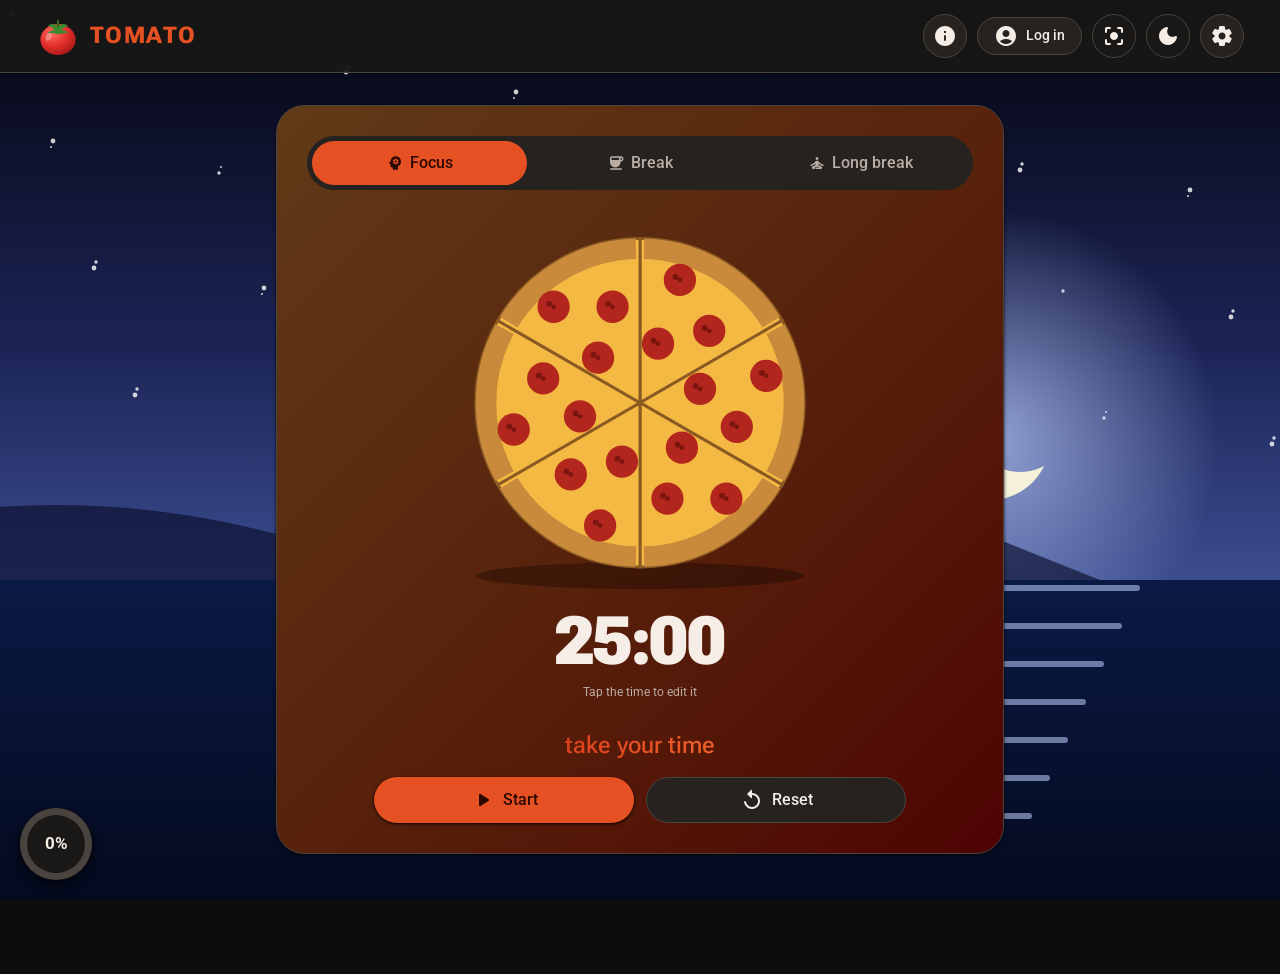
==== commit d09a176b: "Add files via upload" ====
--- a/Pomodoro/index.html
+++ b/Pomodoro/index.html
@@ -2,7 +2,7 @@
 <html lang="es" data-theme="1">
 <head>
 <meta charset="UTF-8">
-<meta name="viewport" content="width=device-width, initial-scale=1">
+<meta name="viewport" content="width=device-width, initial-scale=1, viewport-fit=cover">
 <title>Tomate El tiempo</title>
 <link rel="icon" href="data:image/svg+xml,<svg xmlns='http://www.w3.org/2000/svg' viewBox='0 0 100 100'><text y='.9em' font-size='90'>🍅</text></svg>">
 <link rel="preconnect" href="https://fonts.googleapis.com">
@@ -196,6 +196,112 @@
 #pizza .miku{transform-box:fill-box;transform-origin:50% 100%;animation:mikuDance .8s ease-in-out infinite alternate;animation-play-state:paused}
 #pizza.on .miku{animation-play-state:running}
 @keyframes mikuDance{0%{transform:rotate(-4deg) translateY(0)}100%{transform:rotate(4deg) translateY(-9px)}}
+
+/* =====================================================================
+   DISEÑO ADAPTABLE (móvil, tablet y PC). Todo lo anterior queda igual:
+   estas reglas solo ajustan tamaños y distribución según la pantalla.
+   ===================================================================== */
+html{-webkit-text-size-adjust:100%;text-size-adjust:100%}
+button,a,select,summary{touch-action:manipulation;-webkit-tap-highlight-color:transparent}
+img,svg,video{max-width:100%}
+@supports (height:100dvh){body{min-height:100dvh}}   /* dvh = alto real en móvil (sin la barra del navegador) */
+
+/* --- Zonas seguras (notch, barra de inicio, bordes redondeados) --- */
+header{padding-top:calc(14px + env(safe-area-inset-top,0px));
+  padding-left:max(clamp(14px,4vw,36px),env(safe-area-inset-left,0px));
+  padding-right:max(clamp(14px,4vw,36px),env(safe-area-inset-right,0px))}
+main{padding-bottom:calc(120px + env(safe-area-inset-bottom,0px));
+  padding-left:max(16px,env(safe-area-inset-left,0px));padding-right:max(16px,env(safe-area-inset-right,0px))}
+.fab{left:calc(20px + env(safe-area-inset-left,0px));bottom:calc(20px + env(safe-area-inset-bottom,0px))}
+.panel{left:calc(20px + env(safe-area-inset-left,0px));bottom:calc(104px + env(safe-area-inset-bottom,0px));
+  width:min(350px,calc(100vw - 40px - env(safe-area-inset-left,0px)));max-height:min(60vh,calc(100dvh - 150px));overscroll-behavior:contain}
+#snackbar{bottom:calc(24px + env(safe-area-inset-bottom,0px))}
+.side{padding-top:calc(24px + env(safe-area-inset-top,0px));padding-bottom:calc(24px + env(safe-area-inset-bottom,0px));
+  padding-right:max(24px,env(safe-area-inset-right,0px));overscroll-behavior:contain;height:100vh}
+@supports (height:100dvh){.side{height:100dvh}}
+
+/* --- Elementos que nunca deben desbordar --- */
+h1{min-width:0;overflow:hidden;text-overflow:ellipsis;white-space:nowrap}
+.tabs{scrollbar-width:none}.tabs::-webkit-scrollbar{display:none}
+.tab{min-width:0}
+.actions .btn{flex:1 1 150px;max-width:260px}
+dialog{width:min(420px,calc(100vw - 24px));max-height:calc(100vh - 24px);max-height:calc(100dvh - 24px)}
+.alarm-box{width:min(420px,100%);padding:clamp(24px,6vw,38px) clamp(18px,5vw,30px)}
+.alarm-box h2{font-size:clamp(1.5rem,6vw,2rem)}
+.time-btn .t{font-size:clamp(2.6rem,13vw,3.6rem)}
+select,input[type=text],input[type=password],input[type=number]{font-size:max(16px,1rem)} /* evita el zoom automático de iOS */
+
+/* --- Móvil (hasta 520 px): cabecera compacta --- */
+@media(max-width:520px){
+  header{gap:6px;padding-bottom:10px}
+  header svg{width:36px;height:36px}
+  h1{font-size:1.05rem;letter-spacing:.03em}
+  .icon-btn{width:40px;height:40px}
+  #login-btn{padding:0;width:40px;height:40px;border-radius:50%}
+  .card{padding:16px}
+  .tab{padding:9px 10px;font-size:.9rem}
+  #tagline{font-size:1.1rem}
+  .fab{width:64px;height:64px}.fab span{width:52px;height:52px;font-size:.95rem}
+  .panel{bottom:calc(92px + env(safe-area-inset-bottom,0px))}
+  #snackbar{bottom:calc(96px + env(safe-area-inset-bottom,0px))}  /* por encima del botón flotante */
+  main{padding-top:16px}
+}
+/* --- Móvil estrecho (hasta 400 px) --- */
+@media(max-width:400px){
+  header{gap:4px}
+  header svg{width:32px;height:32px}
+  h1{font-size:.95rem;letter-spacing:.02em}
+  .icon-btn,#login-btn{width:36px;height:36px}
+  .icon-btn .material-icons-round,#login-btn .material-icons-round{font-size:22px}
+  .tab .material-icons-round{display:none}     /* en pantallas muy pequeñas solo texto en las pestañas */
+  .tab{padding:9px 6px;font-size:.85rem}
+  .time-btn{padding:4px 10px}
+}
+/* --- Muy estrecho (hasta 339 px): la cabecera pasa a dos filas --- */
+@media(max-width:339px){
+  header{flex-wrap:wrap;row-gap:6px}
+  h1{flex:1 0 calc(100% - 44px)}
+  .spacer{display:none}
+  .icon-btn,#login-btn{flex:1 1 0;width:auto;border-radius:14px}
+}
+
+/* --- Tablet y PC: más aire y elementos más grandes --- */
+@media(min-width:900px){
+  main{max-width:760px;padding-top:32px}
+  .card{padding:30px}
+  .stage{width:min(440px,100%)}
+  .time-btn .t{font-size:4.2rem}
+  #tagline{font-size:1.5rem}
+  .side{width:min(420px,92vw)}
+}
+@media(min-width:1400px){
+  main{max-width:900px}
+  .stage{width:min(520px,100%)}
+  .time-btn .t{font-size:5rem}
+  .btn{height:50px;font-size:1.05rem}
+}
+
+/* --- Móvil en horizontal / pantallas bajas: pizza a la izquierda, controles a la derecha --- */
+@media(orientation:landscape) and (max-height:540px){
+  header{padding-top:calc(6px + env(safe-area-inset-top,0px));padding-bottom:6px}
+  main{padding-top:10px;padding-bottom:calc(90px + env(safe-area-inset-bottom,0px));max-width:900px}
+  .card{display:grid;grid-template-columns:minmax(0,1fr) minmax(0,1fr);column-gap:20px;align-items:center;padding:14px 18px}
+  .tabs{grid-column:1/-1;margin-bottom:10px}
+  .stage{grid-column:1;grid-row:2/6;width:min(100%,calc((100vh - 170px)*1.15));width:min(100%,calc((100dvh - 170px)*1.15));justify-self:center}
+  .time-btn,#tagline,.actions{grid-column:2}
+  #tagline{margin-top:6px}
+  .actions{margin-top:8px}
+  .fab{width:56px;height:56px}.fab span{width:46px;height:46px;font-size:.85rem}
+  .panel{bottom:calc(84px + env(safe-area-inset-bottom,0px));max-height:calc(100dvh - 110px)}
+  #snackbar{bottom:calc(14px + env(safe-area-inset-bottom,0px))}
+}
+
+/* --- Modo Concentración: el reloj siempre cabe entero, sea cual sea la pantalla --- */
+body.focus main{min-height:100vh;padding:12px;max-width:none}
+@supports (height:100dvh){body.focus main{min-height:100dvh}}
+body.focus .card{padding:0;display:block;width:100%}
+body.focus .stage{width:min(560px,92vw,calc((100vh - 130px)*1.15));width:min(560px,92vw,calc((100dvh - 130px)*1.15));margin:0 auto}
+body.focus .time-btn .t{font-size:clamp(3rem,min(15vw,15dvh),6.5rem)}
 </style>
 </head>
 <body>
